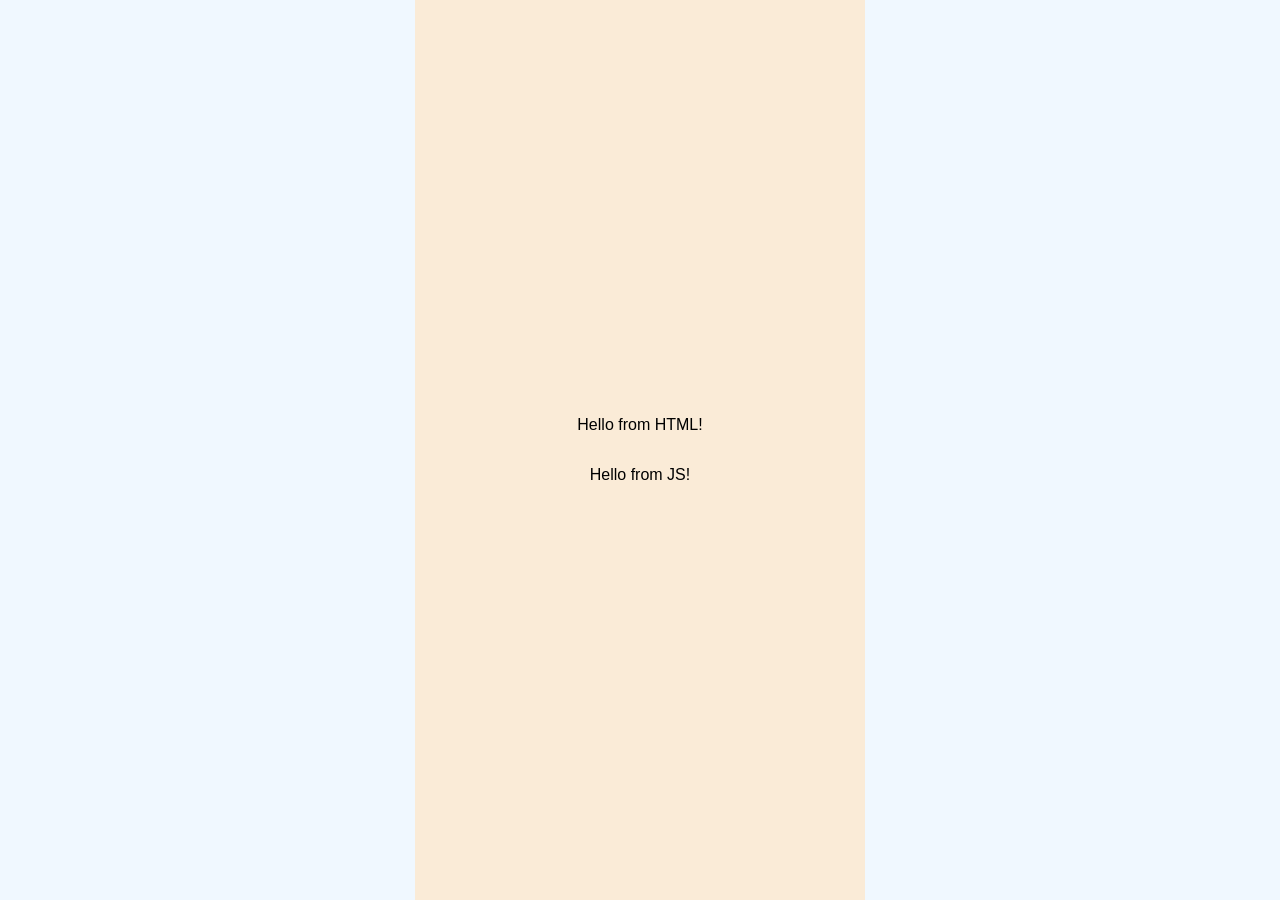
==== index.html @ 94aa041a "Initialize repository" ====
<!DOCTYPE html>
<html lang="en">

<head>
  <meta charset="UTF-8" />
  <meta http-equiv="X-UA-Compatible" content="IE=edge" />
  <meta name="viewport" content="width=device-width, initial-scale=1.0" />

  <link rel="stylesheet" href="./src/css/styles.css">
  <script defer type="module" src="./src/js/script.js"></script>

  <title>Calculator</title>
</head>

<body>
  <p>Hello from HTML!</p>
</body>

</html>
---- src/css/styles.css ----
html,
body,
_ {
  font-family: Helvetica, 'Segoe UI', Tahoma, Geneva, Verdana, sans-serif;
  box-sizing: border-box;
  height: 100%;

  background-color: aliceblue;
}

body {
  aspect-ratio: 9 / 18;
  /* max-width: 24rem; */
  margin: 0 auto;
  overflow: hidden;

  display: flex;
  justify-content: center;
  align-items: center;
  flex-direction: column;

  background-color: antiquewhite;
}
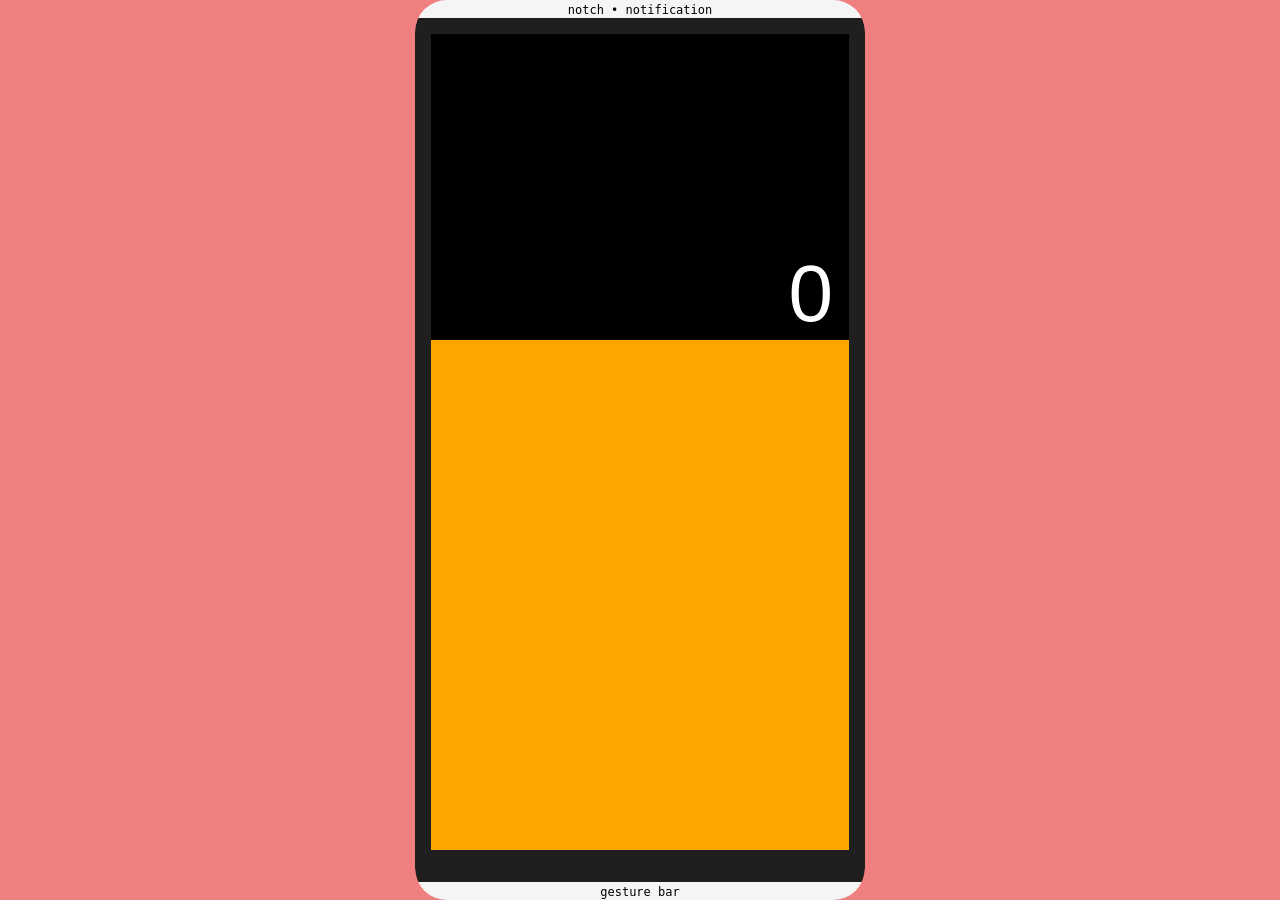
==== commit 80f764e7: "Initialize calculator structure" ====
--- a/index.html
+++ b/index.html
@@ -13,7 +13,18 @@
 </head>
 
 <body>
-  <p>Hello from HTML!</p>
+  <section id="notch">
+    <code>notch • notification</code>
+  </section>
+
+  <section id="app">
+    <div id="display"></div>
+    <div id="inputs"></div>
+  </section>
+
+  <section id="gesture-bar">
+    <code>gesture bar</code>
+  </section>
 </body>
 
 </html>
--- a/src/css/styles.css
+++ b/src/css/styles.css
@@ -5,19 +5,93 @@
   box-sizing: border-box;
   height: 100%;
 
-  background-color: aliceblue;
+  background-color: lightcoral;
+}
+
+pre,
+code,
+_ {
+  font-family: Consolas, monospace;
+  font-size: 0.75rem;
 }
 
 body {
   aspect-ratio: 9 / 18;
   /* max-width: 24rem; */
   margin: 0 auto;
+  border-radius: 2rem;
   overflow: hidden;
 
+  /*  Fix `overflow` bug for rounded-corner container
+   *  Supposedly for Webkit browsers, e.g. Chrome; Idk why this [is present and] also works with Firefox
+   *
+   *  https://stackoverflow.com/questions/5736503/how-to-make-css3-rounded-corners-hide-overflow-in-chrome-opera/10296258#10296258
+   *  https://stackoverflow.com/questions/48325287/border-radius-and-overflow-hidden-with-child-background
+   */
+  mask-image: url([data-uri]);
+  -webkit-mask-image: url([data-uri]);
+
   display: flex;
-  justify-content: center;
+  justify-content: space-between;
   align-items: center;
   flex-direction: column;
 
-  background-color: antiquewhite;
+  background-color: hsl(0, 0%, 12%);
 }
+
+/****************************************************************
+ ****************************************************************
+ ****************************************************************
+ ****************************************************************/
+
+#app {
+  height: 100%;
+  width: 100%;
+  box-sizing: border-box;
+  padding: 1rem;
+  padding-bottom: 2rem;
+
+  flex: 1;
+
+  display: flex;
+  flex-direction: column;
+}
+
+#display {
+  padding: 0 1rem;
+  font-size: 5rem;
+  color: white;
+
+  flex: 3;
+
+  display: flex;
+  justify-content: flex-end;
+  align-items: flex-end;
+
+  background-color: black;
+}
+
+#inputs {
+  flex: 5;
+
+  display: flex;
+  flex-wrap: wrap;
+
+  background-color: orange;
+}
+
+/****************************************************************
+ ****************************************************************
+ ****************************************************************
+ ****************************************************************/
+
+#notch,
+#gesture-bar,
+_ {
+  width: 100%;
+  overflow: hidden;
+
+  text-align: center;
+
+  background-color: whitesmoke;
+}
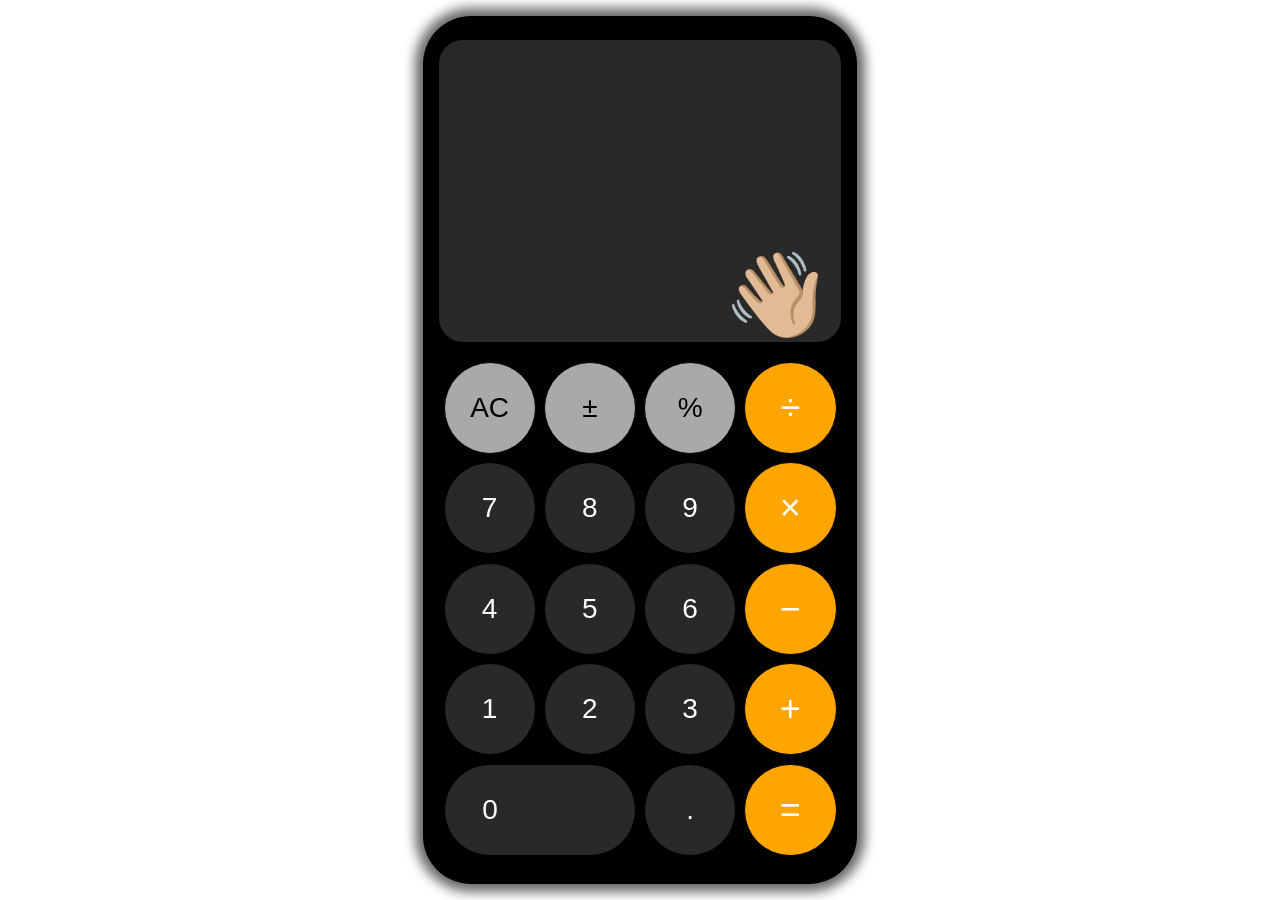
==== commit d2e2ebc4: "Simplify UI interface" ====
--- a/index.html
+++ b/index.html
@@ -13,18 +13,18 @@
 </head>
 
 <body>
-  <section id="notch">
-    <code>notch • notification</code>
-  </section>
+  <!-- <section id="notch"> -->
+  <!-- <code>notch • notification</code> -->
+  <!-- </section> -->
 
   <section id="app">
     <div id="display"></div>
     <div id="inputs"></div>
   </section>
 
-  <section id="gesture-bar">
-    <code>gesture bar</code>
-  </section>
+  <!-- <section id="gesture-bar"> -->
+  <!-- <code>gesture bar</code> -->
+  <!-- </section> -->
 </body>
 
 </html>
--- a/src/css/styles.css
+++ b/src/css/styles.css
@@ -1,11 +1,7 @@
 html,
 body,
 _ {
-  font-family: Helvetica, 'Segoe UI', Tahoma, Geneva, Verdana, sans-serif;
-  box-sizing: border-box;
   height: 100%;
-
-  background-color: lightcoral;
 }
 
 pre,
@@ -15,28 +11,42 @@
   font-size: 0.75rem;
 }
 
+html {
+  font-family: Helvetica, 'Segoe UI', Tahoma, Geneva, Verdana, sans-serif;
+  box-sizing: border-box;
+  padding: 1rem 0;
+
+  background-color: white;
+}
+
 body {
   aspect-ratio: 9 / 18;
   /* max-width: 24rem; */
   margin: 0 auto;
-  border-radius: 2rem;
+  /* box-sizing: border-box; */
+  /* border: 4px solid gray; */
+  border-radius: 3rem;
   overflow: hidden;
+  box-shadow: 0 0 0.75rem 0.5rem dimgray;
 
   /*  Fix `overflow` bug for rounded-corner container
    *  Supposedly for Webkit browsers, e.g. Chrome; Idk why this [is present and] also works with Firefox
    *
    *  https://stackoverflow.com/questions/5736503/how-to-make-css3-rounded-corners-hide-overflow-in-chrome-opera/10296258#10296258
-   *  https://stackoverflow.com/questions/48325287/border-radius-and-overflow-hidden-with-child-background
+   *  https://stackoverflow.com/questions/13024812/overflowhidden-not-hiding-elements-under-a-border-radius
    */
-  mask-image: url([data-uri]);
-  -webkit-mask-image: url([data-uri]);
+  /* mask-image: url([data-uri]); */
+  /* -webkit-mask-image: url([data-uri]); */
 
   display: flex;
   justify-content: space-between;
   align-items: center;
   flex-direction: column;
+  color: white;
 
-  background-color: hsl(0, 0%, 12%);
+  user-select: none;
+
+  background-color: black;
 }
 
 /****************************************************************
@@ -48,10 +58,10 @@
   height: 100%;
   width: 100%;
   box-sizing: border-box;
-  padding: 1rem;
-  padding-bottom: 2rem;
+  padding: 1.5rem 1rem;
 
   flex: 1;
+  gap: 1rem;
 
   display: flex;
   flex-direction: column;
@@ -60,7 +70,9 @@
 #display {
   padding: 0 1rem;
   font-size: 5rem;
-  color: white;
+  color: inherit;
+  border-radius: 1.5rem;
+  overflow: hidden;
 
   flex: 3;
 
@@ -68,15 +80,83 @@
   justify-content: flex-end;
   align-items: flex-end;
 
-  background-color: black;
+  background-color: hsl(0, 0%, 16%);
 }
 
 #inputs {
+  /* box-sizing: border-box; */
+
   flex: 5;
 
   display: flex;
   flex-wrap: wrap;
+  justify-content: center;
+  align-items: center;
+}
 
+.input-button {
+  font-family: inherit;
+  width: 100%;
+  height: 100%;
+
+  /* all: unset; */
+  box-sizing: border-box;
+  border-radius: 3rem;
+  border: 1px solid black;
+
+  display: flex;
+  justify-content: center;
+  align-items: center;
+  /* text-align: center; */
+  font-size: 1.75rem;
+  color: inherit;
+
+  background-color: hsl(0, 0%, 16%);
+}
+
+/*  Inspired by the ripple effects
+    https://css-tricks.com/how-to-recreate-the-ripple-effect-of-material-design-buttons/
+ */
+
+.input-button:hover {
+  filter: brightness(120%);
+  transition: 0.2s;
+}
+
+.input-button:active {
+  filter: brightness(66%);
+  transition: 0s;
+}
+
+.input-button-container {
+  padding: 0.25rem;
+
+  display: flex;
+
+  box-sizing: border-box;
+  /* border: 1px solid white; */
+  /* background-color: lightcoral; */
+}
+
+.input-button-fake {
+  background-color: unset;
+  border: unset;
+  width: 50%;
+  padding-right: 0.25rem;
+}
+
+.input-button-container-fake {
+  padding: 0;
+  justify-content: left;
+}
+
+.input-button-top {
+  color: black;
+  background-color: darkgray;
+}
+
+.input-button-operator {
+  font-size: 2.25rem;
   background-color: orange;
 }
 
@@ -93,5 +173,6 @@
 
   text-align: center;
 
-  background-color: whitesmoke;
+  color: inherit;
+  /* background-color: whitesmoke; */
 }
